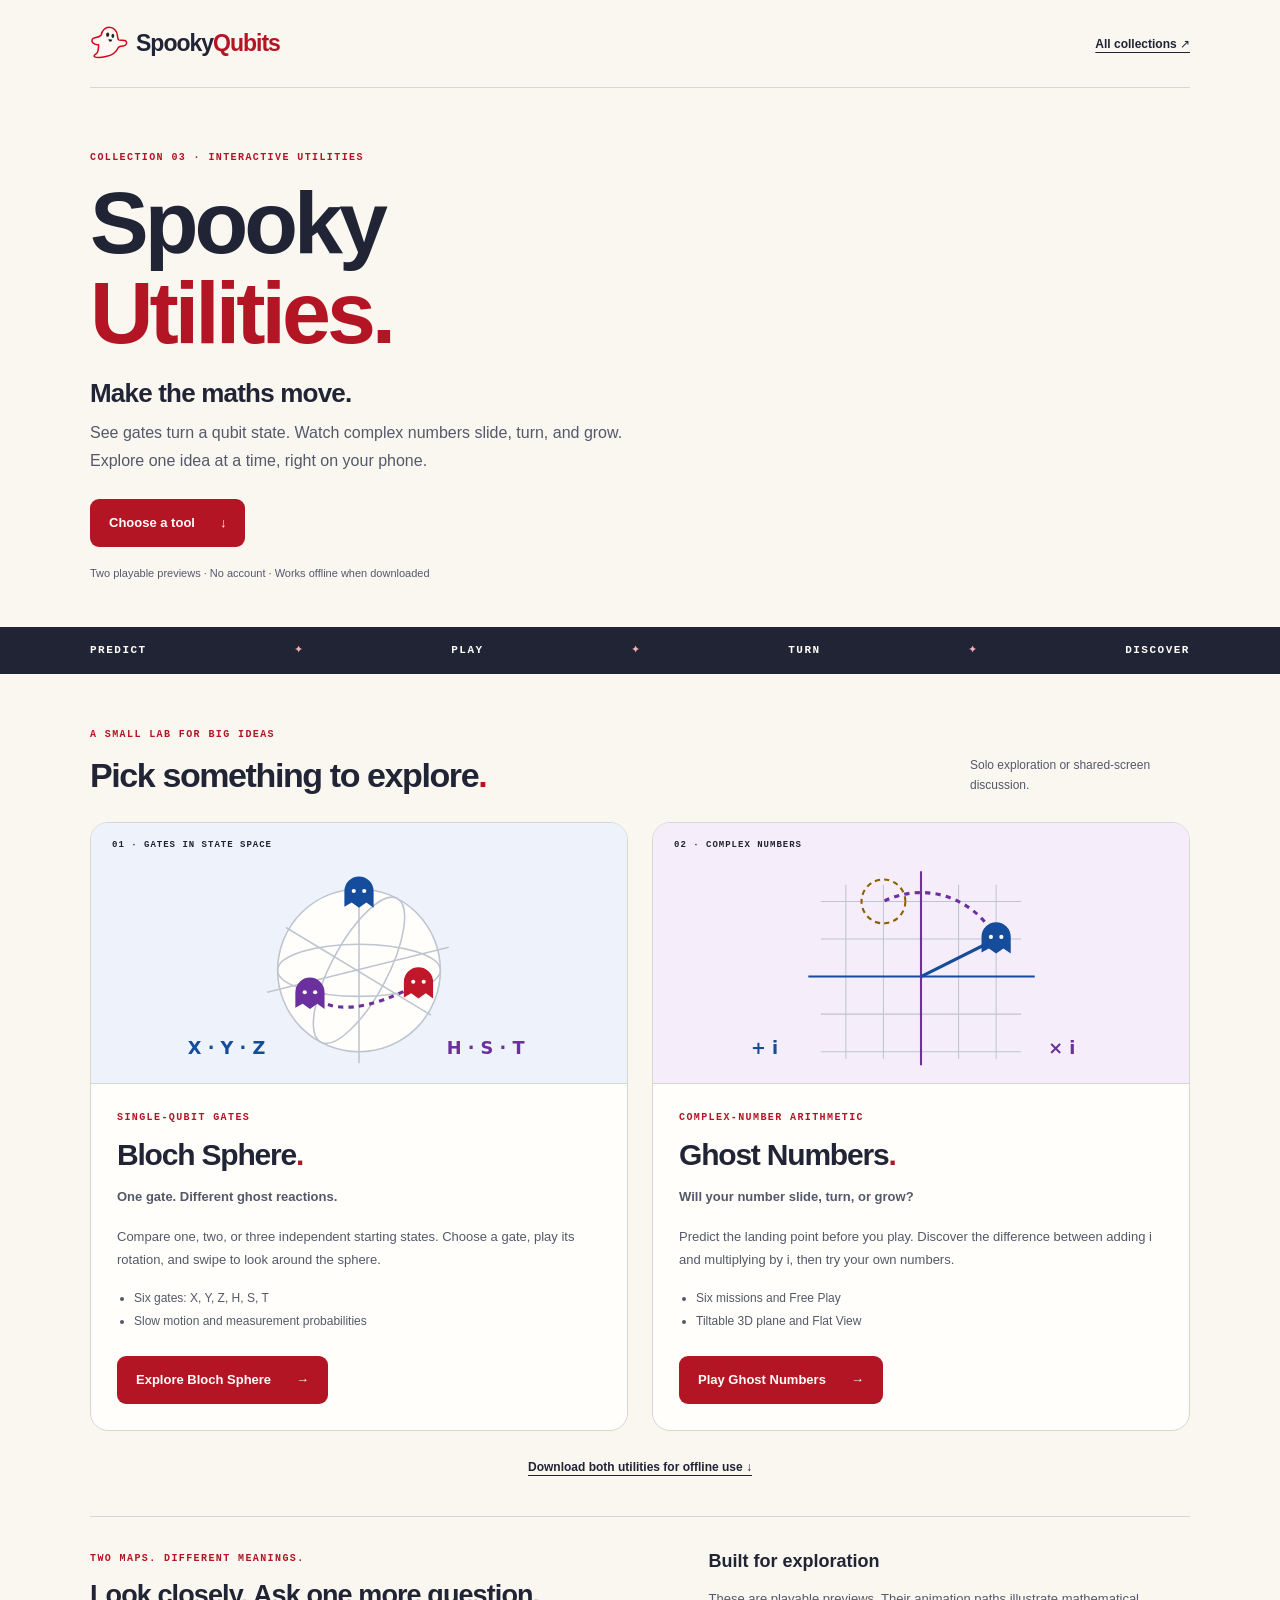
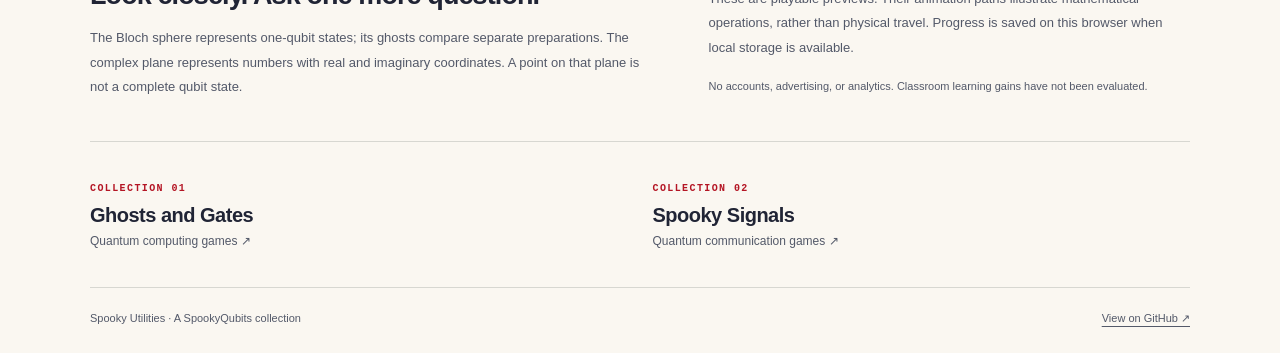
==== index.html @ 42464c3d "Add Spooky Utilities with Bloch Sphere and Ghost Numbers" ====
<!doctype html>
<html lang="en">
<head>
  <meta charset="utf-8">
  <meta name="viewport" content="width=device-width,initial-scale=1">
  <meta name="theme-color" content="#b41524">
  <meta name="description" content="Spooky Utilities: explore single-qubit gates on a Bloch sphere and discover complex numbers through visual prediction games. A SpookyQubits collection made for phones.">
  <title>Spooky Utilities · SpookyQubits</title>
  <link rel="icon" href="assets/ghost.svg" type="image/svg+xml">
  <link rel="stylesheet" href="utilities.css">
</head>
<body>
  <a class="skip" href="#main">Skip to content</a>
  <header class="masthead wrap">
    <a class="brand" href="./"><img src="assets/ghost.svg" width="39" height="39" alt="">Spooky<span>Qubits</span></a>
    <a class="back" href="https://spookyqubits.github.io/Ghosts_and_Gates/#collections">All collections ↗</a>
  </header>
  <main id="main">
    <section class="intro wrap">
      <p class="eyebrow">COLLECTION 03 · INTERACTIVE UTILITIES</p>
      <h1>Spooky<br><em>Utilities.</em></h1>
      <p class="lede">Make the maths move.</p>
      <p class="intro-copy">See gates turn a qubit state. Watch complex numbers slide, turn, and grow. Explore one idea at a time, right on your phone.</p>
      <a class="button primary" href="#tools">Choose a tool <span aria-hidden="true">↓</span></a>
      <p class="small">Two playable previews · No account · Works offline when downloaded</p>
    </section>
    <div class="band"><div class="wrap">PREDICT <span aria-hidden="true">✦</span> PLAY <span aria-hidden="true">✦</span> TURN <span aria-hidden="true">✦</span> DISCOVER</div></div>
    <section class="tools wrap" id="tools" aria-labelledby="tools-title">
      <div class="section-heading"><div><p class="eyebrow">A SMALL LAB FOR BIG IDEAS</p><h2 id="tools-title">Pick something to explore<span>.</span></h2></div><p>Solo exploration or shared-screen discussion.</p></div>
      <div class="tool-grid">
        <article class="tool-card">
          <div class="tool-art sphere-art" aria-hidden="true">
            <span class="art-label">01 · GATES IN STATE SPACE</span>
            <svg viewBox="0 0 400 230" fill="none">
              <circle cx="200" cy="122" r="78" fill="#fffefa" stroke="#bec5d1" stroke-width="1.5"/>
              <ellipse cx="200" cy="122" rx="78" ry="25" stroke="#bec5d1" stroke-width="1.5"/>
              <ellipse cx="200" cy="122" rx="27" ry="78" transform="rotate(28 200 122)" stroke="#bec5d1" stroke-width="1.5"/>
              <path d="M200 34V211M112 143L286 100M130 81L269 165" stroke="#bec5d1" stroke-width="1.5"/>
              <path d="M153 145Q185 174 257 135" stroke="#6c2f9e" stroke-width="3" stroke-dasharray="5 5"/>
              <g transform="translate(200 48)"><path d="M-14 13V-2a14 14 0 0 1 28 0v16l-7-5-7 5-7-5Z" fill="#154c9c"/><circle cx="-5" cy="-2" r="2" fill="#fffefa"/><circle cx="5" cy="-2" r="2" fill="#fffefa"/></g>
              <g transform="translate(153 145)"><path d="M-14 13V-2a14 14 0 0 1 28 0v16l-7-5-7 5-7-5Z" fill="#6c2f9e"/><circle cx="-5" cy="-2" r="2" fill="#fffefa"/><circle cx="5" cy="-2" r="2" fill="#fffefa"/></g>
              <g transform="translate(257 135)"><path d="M-14 13V-2a14 14 0 0 1 28 0v16l-7-5-7 5-7-5Z" fill="#c0182a"/><circle cx="-5" cy="-2" r="2" fill="#fffefa"/><circle cx="5" cy="-2" r="2" fill="#fffefa"/></g>
              <text x="36" y="202" fill="#154c9c" font-family="system-ui,sans-serif" font-size="17" font-weight="700">X · Y · Z</text><text x="284" y="202" fill="#6c2f9e" font-family="system-ui,sans-serif" font-size="17" font-weight="700">H · S · T</text>
            </svg>
          </div>
          <div class="tool-body"><p class="eyebrow">SINGLE-QUBIT GATES</p><h3>Bloch Sphere<span>.</span></h3><p class="question">One gate. Different ghost reactions.</p><p>Compare one, two, or three independent starting states. Choose a gate, play its rotation, and swipe to look around the sphere.</p><ul class="features"><li>Six gates: X, Y, Z, H, S, T</li><li>Slow motion and measurement probabilities</li></ul><a class="button primary" href="games/bloch-sphere/">Explore Bloch Sphere <span aria-hidden="true">→</span></a></div>
        </article>
        <article class="tool-card">
          <div class="tool-art numbers-art" aria-hidden="true">
            <span class="art-label">02 · COMPLEX NUMBERS</span>
            <svg viewBox="0 0 400 230" fill="none">
              <path d="M104 56H296M104 92H296M104 128H296M104 164H296M104 200H296M128 40V207M164 40V207M200 40V207M236 40V207M272 40V207" stroke="#bec5d1" stroke-width="1"/>
              <path d="M92 128H309" stroke="#154c9c" stroke-width="2"/><path d="M200 213V27" stroke="#6c2f9e" stroke-width="2"/>
              <path d="M200 128L272 92" stroke="#154c9c" stroke-width="3"/><path d="M272 92A80.5 80.5 0 0 0 164 56" stroke="#6c2f9e" stroke-width="3" stroke-dasharray="5 5"/>
              <circle cx="164" cy="56" r="21" stroke="#8c6000" stroke-width="2" stroke-dasharray="5 4"/>
              <g transform="translate(272 92)"><path d="M-14 13V-2a14 14 0 0 1 28 0v16l-7-5-7 5-7-5Z" fill="#154c9c"/><circle cx="-5" cy="-2" r="2" fill="#fffefa"/><circle cx="5" cy="-2" r="2" fill="#fffefa"/></g>
              <text x="37" y="202" fill="#154c9c" font-family="system-ui,sans-serif" font-size="17" font-weight="700">+ i</text><text x="322" y="202" fill="#6c2f9e" font-family="system-ui,sans-serif" font-size="17" font-weight="700">× i</text>
            </svg>
          </div>
          <div class="tool-body"><p class="eyebrow">COMPLEX-NUMBER ARITHMETIC</p><h3>Ghost Numbers<span>.</span></h3><p class="question">Will your number slide, turn, or grow?</p><p>Predict the landing point before you play. Discover the difference between adding i and multiplying by i, then try your own numbers.</p><ul class="features"><li>Six missions and Free Play</li><li>Tiltable 3D plane and Flat View</li></ul><a class="button primary" href="games/ghost-numbers/">Play Ghost Numbers <span aria-hidden="true">→</span></a></div>
        </article>
      </div>
      <p class="download"><a href="downloads/spooky-utilities-offline.zip" download>Download both utilities for offline use ↓</a></p>
    </section>
    <section class="notes wrap" aria-label="About the utilities"><div><p class="eyebrow">TWO MAPS. DIFFERENT MEANINGS.</p><h2>Look closely. Ask one more question.</h2><p>The Bloch sphere represents one-qubit states; its ghosts compare separate preparations. The complex plane represents numbers with real and imaginary coordinates. A point on that plane is not a complete qubit state.</p></div><div><h3>Built for exploration</h3><p>These are playable previews. Their animation paths illustrate mathematical operations, rather than physical travel. Progress is saved on this browser when local storage is available.</p><p class="small">No accounts, advertising, or analytics. Classroom learning gains have not been evaluated.</p></div></section>
    <nav class="collections wrap" aria-label="Other SpookyQubits collections"><a href="https://spookyqubits.github.io/Ghosts_and_Gates/"><span class="eyebrow">COLLECTION 01</span><strong>Ghosts and Gates</strong><span>Quantum computing games ↗</span></a><a href="https://spookyqubits.github.io/SpookySignals/"><span class="eyebrow">COLLECTION 02</span><strong>Spooky Signals</strong><span>Quantum communication games ↗</span></a></nav>
  </main>
  <footer class="footer wrap"><span>Spooky Utilities · A SpookyQubits collection</span><a href="https://github.com/spookyqubits/Spooky-Utilities">View on GitHub ↗</a></footer>
</body>
</html>
---- utilities.css ----
:root{color-scheme:light;--paper:#faf7f1;--white:#fffefa;--ink:#202435;--muted:#535969;--line:#d7d7d1;--red:#b41524;--blue:#154c9c;--purple:#6c2f9e;font-family:"Avenir Next",Avenir,"Segoe UI",sans-serif;color:var(--ink);background:var(--paper);font-synthesis:none;scroll-behavior:smooth}
*{box-sizing:border-box}body{margin:0}img,svg{max-width:100%}a{color:inherit}a:focus-visible{outline:3px solid var(--blue);outline-offset:5px}.wrap{width:min(1100px,calc(100% - 64px));margin-inline:auto}.skip{position:absolute;top:-80px;left:16px;padding:12px;background:var(--ink);color:var(--white);z-index:5}.skip:focus{top:10px}.masthead{display:flex;justify-content:space-between;align-items:center;gap:20px;min-height:88px;border-bottom:1px solid var(--line)}.brand{display:flex;align-items:center;gap:7px;text-decoration:none;font-size:23px;font-weight:850;letter-spacing:-1px}.brand span{color:var(--red);margin-left:-7px}.back{font-size:12px;font-weight:700;text-underline-offset:4px}.intro{padding-block:62px 44px;position:relative}.eyebrow{font:750 10px/1.6 ui-monospace,monospace;letter-spacing:1.4px;color:var(--red);margin:0 0 12px}.intro h1{font-size:clamp(58px,7.4vw,88px);line-height:1.02;letter-spacing:-4px;margin:0 0 20px;font-weight:850}.intro h1 em{font-style:normal;color:var(--red)}.lede{font-size:26px;font-weight:750;letter-spacing:-.8px;margin:0 0 10px}.intro-copy{font-size:16px;line-height:1.8;max-width:580px;color:var(--muted);margin:0 0 23px}.button{display:inline-flex;justify-content:center;align-items:center;gap:25px;text-decoration:none;border-radius:9px;padding:13px 19px;min-height:48px;font-size:13px;font-weight:750;line-height:1.5}.primary{background:var(--red);color:var(--white)}.primary:hover{background:#8f101d}.small{font-size:11px;line-height:1.75;color:var(--muted)}.intro .small{margin:17px 0 0}.band{background:var(--ink);color:var(--white);padding-block:15px}.band .wrap{display:flex;justify-content:space-between;gap:12px;font:650 11px/1.5 ui-monospace,monospace;letter-spacing:1.5px}.band span{color:#f5b0b8}.tools{padding-block:53px 37px;scroll-margin-top:20px}.section-heading{display:flex;align-items:flex-end;justify-content:space-between;gap:25px;margin-bottom:26px}h2{font-size:34px;letter-spacing:-1.4px;line-height:1.2;margin:0}h2 span,h3 span{color:var(--red)}.section-heading>p{font-size:12px;line-height:1.7;color:var(--muted);max-width:220px;margin:0}.tool-grid{display:grid;grid-template-columns:1fr 1fr;gap:24px}.tool-card{display:flex;flex-direction:column;overflow:hidden;background:var(--white);border:1px solid var(--line);border-radius:18px}.tool-art{position:relative;border-bottom:1px solid var(--line);padding-top:20px}.tool-art svg{display:block;width:100%;height:auto;max-height:240px}.sphere-art{background:#eef3fb}.numbers-art{background:#f5eefa}.art-label{position:absolute;top:16px;left:21px;font:700 9px/1.5 ui-monospace,monospace;letter-spacing:1px;color:var(--ink)}.tool-body{display:flex;flex-direction:column;align-items:flex-start;flex:1;padding:26px}.tool-body h3{font-size:30px;line-height:1.15;letter-spacing:-1.2px;margin:0 0 13px}.tool-body .question{font-size:14px;font-weight:750;color:var(--ink);margin:0 0 8px}.tool-body p:not(.eyebrow){font-size:13px;line-height:1.8;color:var(--muted);margin:0 0 16px}.tool-body .features{font-size:12px;line-height:1.9;color:var(--muted);padding-left:17px;margin:0 0 23px}.tool-body .button{margin-top:auto}.download{text-align:center;font-size:12px;margin:26px 0 0;line-height:1.8}.download a{font-weight:700;text-underline-offset:4px}.notes{display:grid;grid-template-columns:1.15fr 1fr;gap:65px;padding-block:34px 41px;border-block:1px solid var(--line)}.notes h2{font-size:27px;letter-spacing:-.9px}.notes h3{font-size:18px;margin:0 0 15px}.notes p:not(.eyebrow){font-size:13px;line-height:1.9;color:var(--muted);margin:15px 0 0}.notes p.small{font-size:11px}.collections{display:grid;grid-template-columns:1fr 1fr;gap:25px;padding-block:35px}.collections a{text-decoration:none;padding:4px 0;display:flex;flex-direction:column;gap:7px}.collections .eyebrow{margin:0}.collections strong{font-size:20px;letter-spacing:-.5px}.collections a>span:last-child{font-size:12px;color:var(--muted)}.collections a:hover strong,.footer a:hover{color:var(--red)}.footer{border-top:1px solid var(--line);display:flex;justify-content:space-between;gap:20px;flex-wrap:wrap;padding-block:24px 28px;font-size:11px;color:var(--muted)}.footer a{text-underline-offset:4px}
@media(max-width:650px){.wrap{width:calc(100% - 36px)}.masthead{min-height:76px;gap:12px}.brand{font-size:20px}.brand img{width:33px;height:33px}.back{font-size:11px}.intro{padding-block:37px 32px}.intro h1{font-size:66px;letter-spacing:-3.5px}.lede{font-size:23px}.intro-copy{font-size:14px}.band .wrap{font-size:9px;letter-spacing:.4px;gap:5px}.section-heading{display:block}.section-heading>p{max-width:none;margin-top:14px}h2{font-size:29px}.tools{padding-top:37px}.tool-grid{grid-template-columns:1fr;gap:24px}.tool-art svg{max-height:220px}.tool-body{padding:24px}.tool-body .button{width:100%;gap:15px}.notes{grid-template-columns:1fr;gap:28px;padding-block:30px}.collections{grid-template-columns:1fr;gap:24px}.small{font-size:11px}.intro .small{max-width:270px}}
@media(prefers-reduced-motion:reduce){:root{scroll-behavior:auto}}
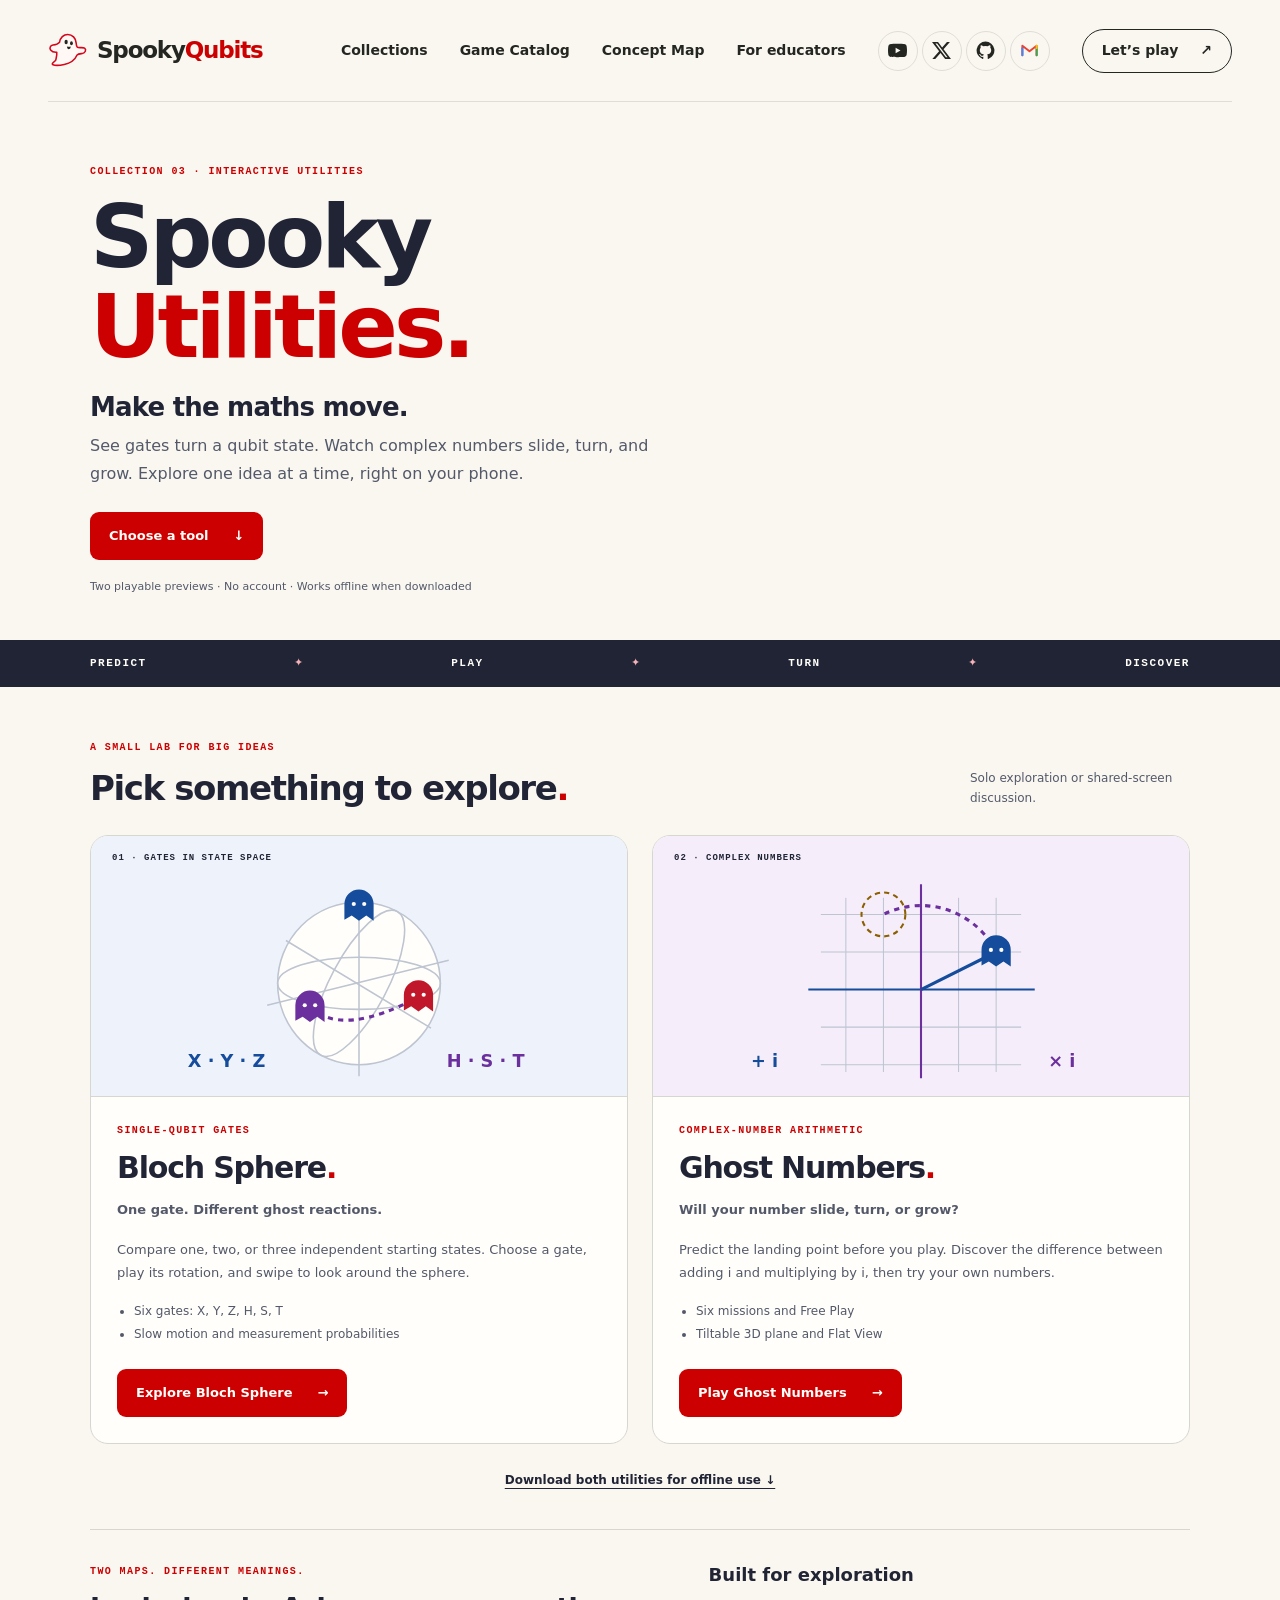
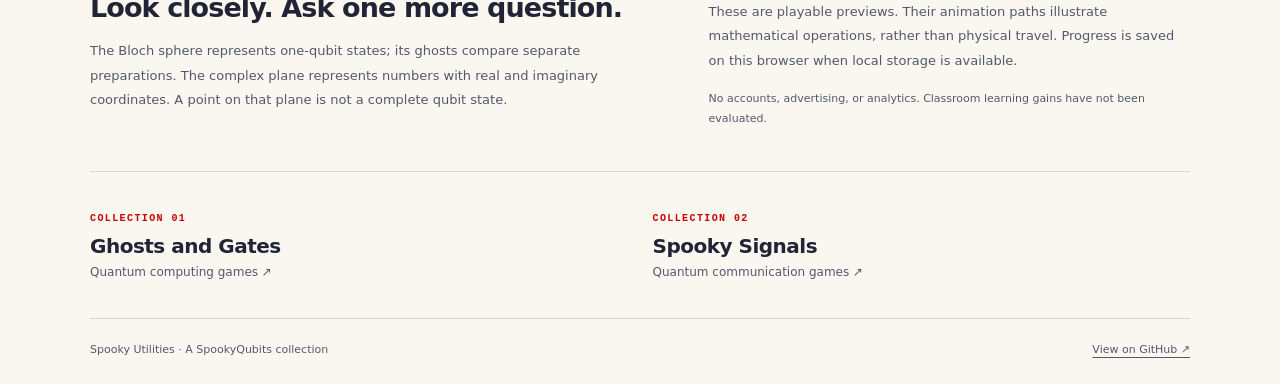
==== commit bdae4b1d: "Share the SpookyQubits header across non-game pages" ====
--- a/index.html
+++ b/index.html
@@ -8,12 +8,96 @@
   <title>Spooky Utilities · SpookyQubits</title>
   <link rel="icon" href="assets/ghost.svg" type="image/svg+xml">
   <link rel="stylesheet" href="utilities.css">
+<style>
+.sq-site-header {
+  box-sizing: border-box;
+  display: flex;
+  align-items: center;
+  justify-content: space-between;
+  width: min(1220px, calc(100% - 96px));
+  max-width: none;
+  min-height: 102px;
+  margin: 0 auto;
+  padding: 0;
+  border-bottom: 1px solid #dfded6;
+  color: #242622;
+  font: 650 14px/1.25 "Avenir Next", Avenir, "Segoe UI", system-ui, sans-serif;
+}
+.sq-site-header nav {
+  display: flex;
+  align-items: center;
+  gap: 32px;
+  margin: 0;
+}
+.sq-site-header a {
+  box-sizing: border-box;
+  display: inline-flex;
+  align-items: center;
+  min-height: 44px;
+  padding: 0;
+  color: inherit;
+  text-decoration: none;
+  white-space: nowrap;
+}
+.sq-site-header a:hover { color: #cc0000; }
+.sq-site-header a:focus-visible { outline: 3px solid #1363c4; outline-offset: 5px; }
+.sq-site-header .sq-brand { gap: 9px; font-size: 23px; font-weight: 850; letter-spacing: -1.2px; }
+.sq-site-header .sq-brand svg { display: block; width: 40px; height: 40px; }
+.sq-site-header .sq-brand-red { color: #cc0000; }
+.sq-site-header .sq-social-links { display: inline-flex; align-items: center; gap: 4px; }
+.sq-site-header .sq-social-links a {
+  justify-content: center;
+  width: 40px;
+  min-height: 40px;
+  border: 1px solid #dfded6;
+  border-radius: 50%;
+}
+.sq-site-header .sq-social-links a:hover { border-color: #cc0000; background: #fffefa; }
+.sq-site-header .sq-social-links svg { display: block; width: 19px; height: 19px; fill: currentColor; }
+.sq-site-header .sq-nav-cta {
+  gap: 22px;
+  padding: 10px 19px;
+  border: 1px solid #242622;
+  border-radius: 999px;
+}
+.sq-site-header .sq-nav-cta:hover { background: #242622; color: white; }
+@media (max-width: 1120px) {
+  .sq-site-header { flex-wrap: wrap; gap: 8px; padding-block: 12px; }
+  .sq-site-header nav { flex-wrap: wrap; justify-content: flex-end; gap: 0 14px; margin-left: auto; }
+}
+@media (max-width: 800px) {
+  .sq-site-header { width: calc(100% - 40px); min-height: 78px; }
+  .sq-site-header .sq-brand { font-size: 20px; }
+}
+@media (max-width: 560px) {
+  .sq-site-header { width: calc(100% - 36px); min-height: 73px; }
+  .sq-site-header nav { justify-content: flex-start; gap: 0 10px; margin-left: 0; font-size: 12px; }
+  .sq-site-header .sq-brand { gap: 6px; font-size: 19px; }
+  .sq-site-header .sq-brand svg { width: 33px; height: 33px; }
+  .sq-site-header .sq-social-links { gap: 2px; }
+  .sq-site-header .sq-social-links a { width: 36px; min-height: 36px; }
+  .sq-site-header .sq-social-links svg { width: 17px; height: 17px; }
+  .sq-site-header .sq-nav-cta { padding: 8px 10px; gap: 6px; }
+}
+.sq-document-page { margin: 0; background: #faf7f1; }
+@media print {
+  .sq-site-header { display: none !important; }
+  .sq-document-page { background: white; }
+}
+</style>
 </head>
 <body>
   <a class="skip" href="#main">Skip to content</a>
-  <header class="masthead wrap">
-    <a class="brand" href="./"><img src="assets/ghost.svg" width="39" height="39" alt="">Spooky<span>Qubits</span></a>
-    <a class="back" href="https://spookyqubits.github.io/Ghosts_and_Gates/#collections">All collections ↗</a>
+  <header class="sq-site-header">
+    <a class="sq-brand" href="https://spookyqubits.com/" aria-label="SpookyQubits home"><svg aria-hidden="true" xmlns="http://www.w3.org/2000/svg" viewBox="0 0 64 64"><path d="M18.5 18C19.5 10.5 25 5.5 31.5 5.5C39 5.5 44.5 11.5 45 19C45.2 22.5 45.5 25 47 26C50 27.5 55.5 25.5 58.5 27.5C62 30 59.5 35.5 55 36C51.5 36.5 48.5 36.5 46.5 38.5C43.5 45.5 36 51.5 26 53.5C19 55 12 55.5 8 54C5.5 53 7.5 50.5 10.5 48.5C12.5 47 13 45.5 13 44C14 40.5 14.3 37 14 34C11 34.2 6.5 33.5 4.2 30.5C2 27.5 3.5 23 8 22.5C12 22 16 21 18.5 18Z" fill="#fff8f4" stroke="#d3061c" stroke-width="2.5" stroke-linejoin="round"/><ellipse cx="29" cy="17.5" rx="2.6" ry="3.6" fill="#242622"/><ellipse cx="37.5" cy="19.5" rx="2.3" ry="3.3" fill="#242622"/><path d="M30.2 24.6Q33.4 25.8 36.6 24.9Q36 29.2 33 29Q30.6 28.6 30.2 24.6Z" fill="#242622"/></svg><span>Spooky<span class="sq-brand-red">Qubits</span></span></a>
+    <nav aria-label="Main navigation">
+      <a href="https://spookyqubits.com/#collections">Collections</a>
+      <a href="https://spookyqubits.com/game-catalog.html">Game Catalog</a>
+      <a href="https://spookyqubits.com/concepts.html">Concept Map</a>
+      <a href="https://spookyqubits.com/#classroom">For educators</a>
+      <span class="sq-social-links" aria-label="Connect"><a href="https://www.youtube.com/@SpookyQubits" aria-label="YouTube" target="_blank" rel="noopener noreferrer"><svg viewBox="0 0 24 24" aria-hidden="true"><path d="M23.5 6.2a3 3 0 0 0-2.1-2.1C19.5 3.6 12 3.6 12 3.6s-7.5 0-9.4.5A3 3 0 0 0 .5 6.2 31.3 31.3 0 0 0 0 12c0 1.9.2 3.9.5 5.8a3 3 0 0 0 2.1 2.1c1.9.5 9.4.5 9.4.5s7.5 0 9.4-.5a3 3 0 0 0 2.1-2.1c.3-1.9.5-3.9.5-5.8s-.2-3.9-.5-5.8ZM9.6 15.6V8.4l6.2 3.6-6.2 3.6Z"/></svg></a><a href="https://x.com/SpookyQubits" aria-label="X" target="_blank" rel="noopener noreferrer"><svg viewBox="0 0 24 24" aria-hidden="true"><path d="M18.9 1.2h3.7l-8 9.2L24 22.8h-7.4l-5.8-7.6-6.7 7.6H.4l8.6-9.9L0 1.2h7.6l5.2 6.9 6.1-6.9Zm-1.3 19.4h2L6.5 3.2H4.3l13.3 17.4Z"/></svg></a><a href="https://github.com/spookyqubits" aria-label="GitHub" title="GitHub" target="_blank" rel="noopener noreferrer"><svg viewBox="0 0 24 24" aria-hidden="true"><path d="M12 .75a11.25 11.25 0 0 0-3.56 21.92c.56.1.77-.24.77-.54v-2.1c-3.13.68-3.79-1.33-3.79-1.33-.51-1.3-1.25-1.64-1.25-1.64-1.02-.7.08-.69.08-.69 1.13.08 1.73 1.16 1.73 1.16 1 1.72 2.63 1.22 3.27.93.1-.72.39-1.22.7-1.5-2.5-.28-5.13-1.25-5.13-5.56 0-1.23.44-2.24 1.16-3.03-.12-.28-.5-1.43.11-2.98 0 0 .95-.3 3.1 1.16a10.8 10.8 0 0 1 5.64 0c2.15-1.46 3.09-1.16 3.09-1.16.62 1.55.23 2.7.11 2.98.72.79 1.16 1.8 1.16 3.03 0 4.32-2.64 5.27-5.15 5.55.4.35.76 1.03.76 2.08v3.1c0 .3.21.65.78.54A11.25 11.25 0 0 0 12 .75Z"/></svg></a><a href="mailto:spookyqubits@gmail.com" aria-label="Contact us by email" title="Contact us"><svg viewBox="0 0 24 24" aria-hidden="true"><path d="M3 18V6l9 7 9-7v12" fill="none" stroke="#ea4335" stroke-width="2.5" stroke-linecap="round" stroke-linejoin="round"/><path d="M3 9v9" fill="none" stroke="#4285f4" stroke-width="2.5" stroke-linecap="round"/><path d="M21 9v9" fill="none" stroke="#34a853" stroke-width="2.5" stroke-linecap="round"/><path d="M21 6v3" fill="none" stroke="#fbbc04" stroke-width="2.5" stroke-linecap="round"/></svg></a></span>
+      <a class="sq-nav-cta" href="https://spookyqubits.com/#collections">Let’s play <span aria-hidden="true">↗</span></a>
+    </nav>
   </header>
   <main id="main">
     <section class="intro wrap">
--- a/utilities.css
+++ b/utilities.css
@@ -1,4 +1,4 @@
-:root{color-scheme:light;--paper:#faf7f1;--white:#fffefa;--ink:#202435;--muted:#535969;--line:#d7d7d1;--red:#b41524;--blue:#154c9c;--purple:#6c2f9e;font-family:"Avenir Next",Avenir,"Segoe UI",sans-serif;color:var(--ink);background:var(--paper);font-synthesis:none;scroll-behavior:smooth}
+:root{color-scheme:light;--paper:#faf7f1;--white:#fffefa;--ink:#202435;--muted:#535969;--line:#d7d7d1;--red:#cc0000;--blue:#154c9c;--purple:#6c2f9e;font-family: "Avenir Next", Avenir, "Segoe UI", system-ui, sans-serif;color:var(--ink);background:var(--paper);font-synthesis:none;scroll-behavior:smooth}
 *{box-sizing:border-box}body{margin:0}img,svg{max-width:100%}a{color:inherit}a:focus-visible{outline:3px solid var(--blue);outline-offset:5px}.wrap{width:min(1100px,calc(100% - 64px));margin-inline:auto}.skip{position:absolute;top:-80px;left:16px;padding:12px;background:var(--ink);color:var(--white);z-index:5}.skip:focus{top:10px}.masthead{display:flex;justify-content:space-between;align-items:center;gap:20px;min-height:88px;border-bottom:1px solid var(--line)}.brand{display:flex;align-items:center;gap:7px;text-decoration:none;font-size:23px;font-weight:850;letter-spacing:-1px}.brand span{color:var(--red);margin-left:-7px}.back{font-size:12px;font-weight:700;text-underline-offset:4px}.intro{padding-block:62px 44px;position:relative}.eyebrow{font:750 10px/1.6 ui-monospace,monospace;letter-spacing:1.4px;color:var(--red);margin:0 0 12px}.intro h1{font-size:clamp(58px,7.4vw,88px);line-height:1.02;letter-spacing:-4px;margin:0 0 20px;font-weight:850}.intro h1 em{font-style:normal;color:var(--red)}.lede{font-size:26px;font-weight:750;letter-spacing:-.8px;margin:0 0 10px}.intro-copy{font-size:16px;line-height:1.8;max-width:580px;color:var(--muted);margin:0 0 23px}.button{display:inline-flex;justify-content:center;align-items:center;gap:25px;text-decoration:none;border-radius:9px;padding:13px 19px;min-height:48px;font-size:13px;font-weight:750;line-height:1.5}.primary{background:var(--red);color:var(--white)}.primary:hover{background:#8f101d}.small{font-size:11px;line-height:1.75;color:var(--muted)}.intro .small{margin:17px 0 0}.band{background:var(--ink);color:var(--white);padding-block:15px}.band .wrap{display:flex;justify-content:space-between;gap:12px;font:650 11px/1.5 ui-monospace,monospace;letter-spacing:1.5px}.band span{color:#f5b0b8}.tools{padding-block:53px 37px;scroll-margin-top:20px}.section-heading{display:flex;align-items:flex-end;justify-content:space-between;gap:25px;margin-bottom:26px}h2{font-size:34px;letter-spacing:-1.4px;line-height:1.2;margin:0}h2 span,h3 span{color:var(--red)}.section-heading>p{font-size:12px;line-height:1.7;color:var(--muted);max-width:220px;margin:0}.tool-grid{display:grid;grid-template-columns:1fr 1fr;gap:24px}.tool-card{display:flex;flex-direction:column;overflow:hidden;background:var(--white);border:1px solid var(--line);border-radius:18px}.tool-art{position:relative;border-bottom:1px solid var(--line);padding-top:20px}.tool-art svg{display:block;width:100%;height:auto;max-height:240px}.sphere-art{background:#eef3fb}.numbers-art{background:#f5eefa}.art-label{position:absolute;top:16px;left:21px;font:700 9px/1.5 ui-monospace,monospace;letter-spacing:1px;color:var(--ink)}.tool-body{display:flex;flex-direction:column;align-items:flex-start;flex:1;padding:26px}.tool-body h3{font-size:30px;line-height:1.15;letter-spacing:-1.2px;margin:0 0 13px}.tool-body .question{font-size:14px;font-weight:750;color:var(--ink);margin:0 0 8px}.tool-body p:not(.eyebrow){font-size:13px;line-height:1.8;color:var(--muted);margin:0 0 16px}.tool-body .features{font-size:12px;line-height:1.9;color:var(--muted);padding-left:17px;margin:0 0 23px}.tool-body .button{margin-top:auto}.download{text-align:center;font-size:12px;margin:26px 0 0;line-height:1.8}.download a{font-weight:700;text-underline-offset:4px}.notes{display:grid;grid-template-columns:1.15fr 1fr;gap:65px;padding-block:34px 41px;border-block:1px solid var(--line)}.notes h2{font-size:27px;letter-spacing:-.9px}.notes h3{font-size:18px;margin:0 0 15px}.notes p:not(.eyebrow){font-size:13px;line-height:1.9;color:var(--muted);margin:15px 0 0}.notes p.small{font-size:11px}.collections{display:grid;grid-template-columns:1fr 1fr;gap:25px;padding-block:35px}.collections a{text-decoration:none;padding:4px 0;display:flex;flex-direction:column;gap:7px}.collections .eyebrow{margin:0}.collections strong{font-size:20px;letter-spacing:-.5px}.collections a>span:last-child{font-size:12px;color:var(--muted)}.collections a:hover strong,.footer a:hover{color:var(--red)}.footer{border-top:1px solid var(--line);display:flex;justify-content:space-between;gap:20px;flex-wrap:wrap;padding-block:24px 28px;font-size:11px;color:var(--muted)}.footer a{text-underline-offset:4px}
 @media(max-width:650px){.wrap{width:calc(100% - 36px)}.masthead{min-height:76px;gap:12px}.brand{font-size:20px}.brand img{width:33px;height:33px}.back{font-size:11px}.intro{padding-block:37px 32px}.intro h1{font-size:66px;letter-spacing:-3.5px}.lede{font-size:23px}.intro-copy{font-size:14px}.band .wrap{font-size:9px;letter-spacing:.4px;gap:5px}.section-heading{display:block}.section-heading>p{max-width:none;margin-top:14px}h2{font-size:29px}.tools{padding-top:37px}.tool-grid{grid-template-columns:1fr;gap:24px}.tool-art svg{max-height:220px}.tool-body{padding:24px}.tool-body .button{width:100%;gap:15px}.notes{grid-template-columns:1fr;gap:28px;padding-block:30px}.collections{grid-template-columns:1fr;gap:24px}.small{font-size:11px}.intro .small{max-width:270px}}
 @media(prefers-reduced-motion:reduce){:root{scroll-behavior:auto}}
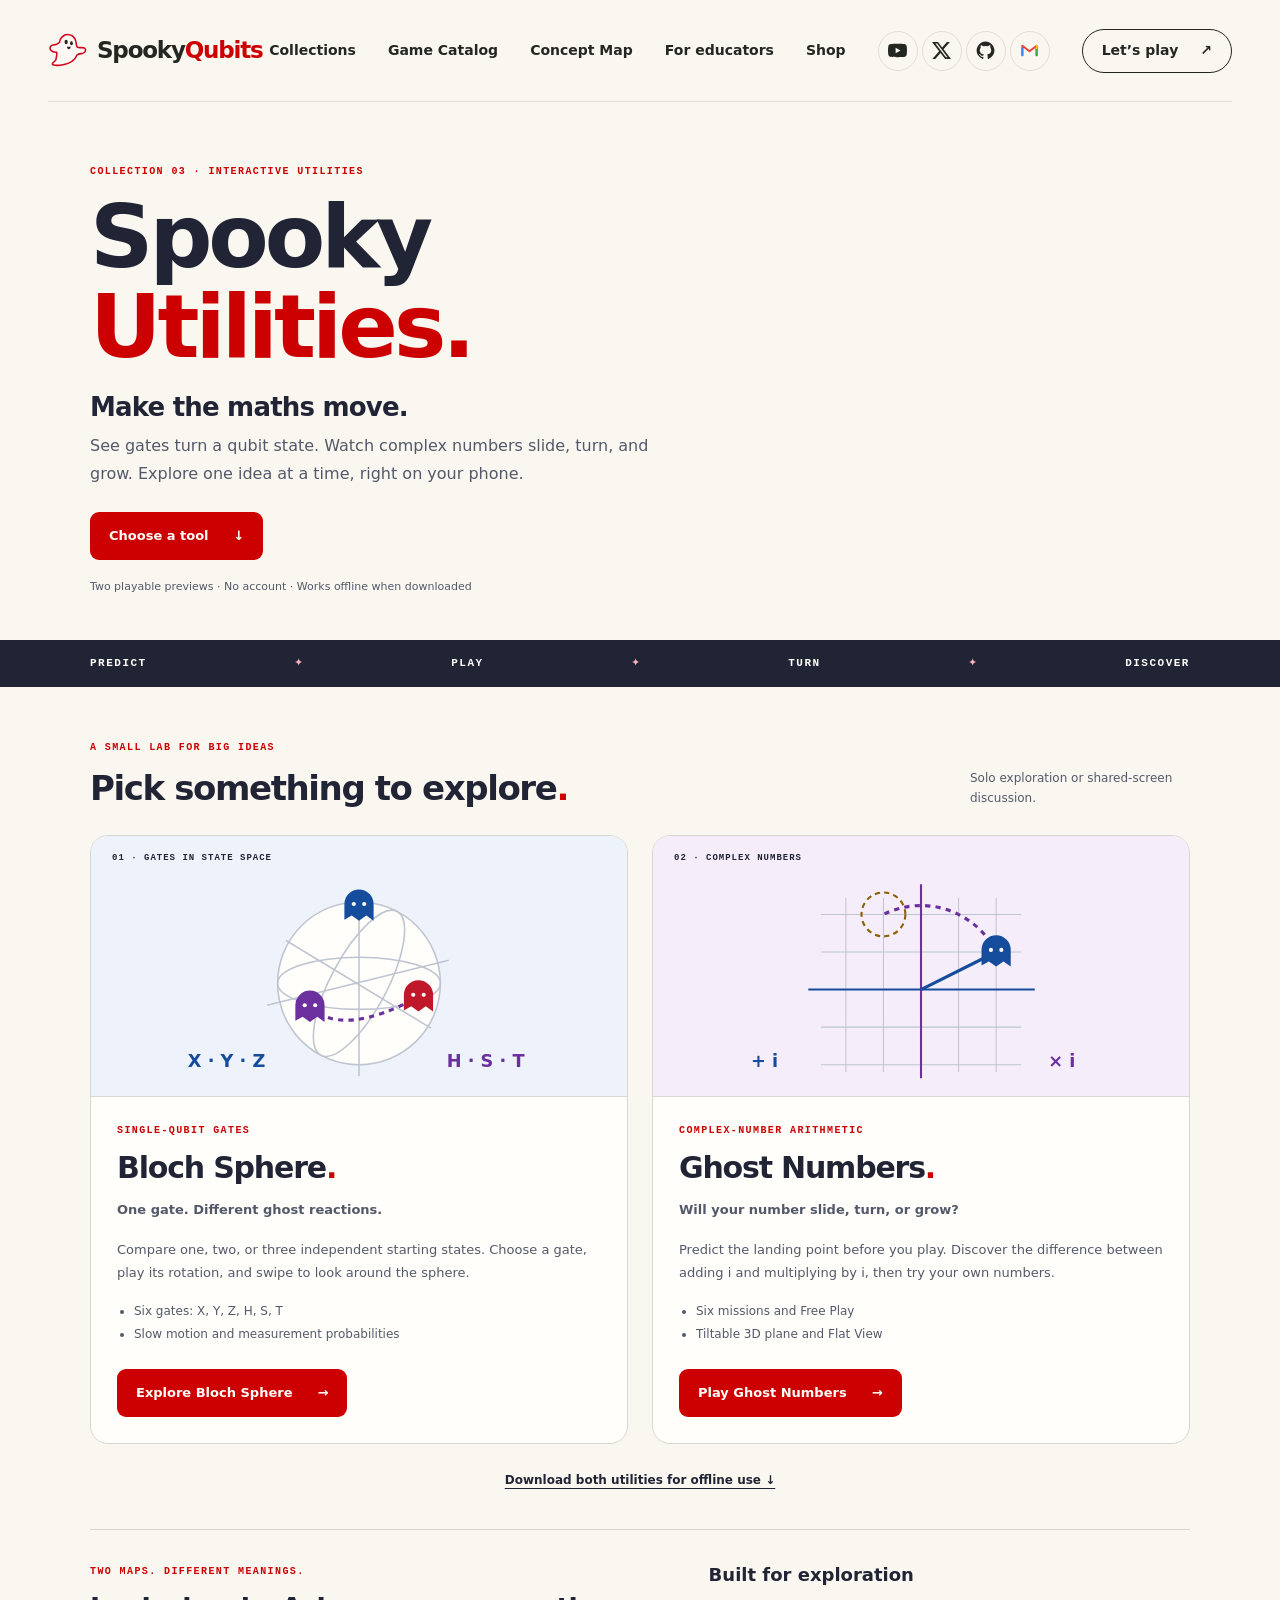
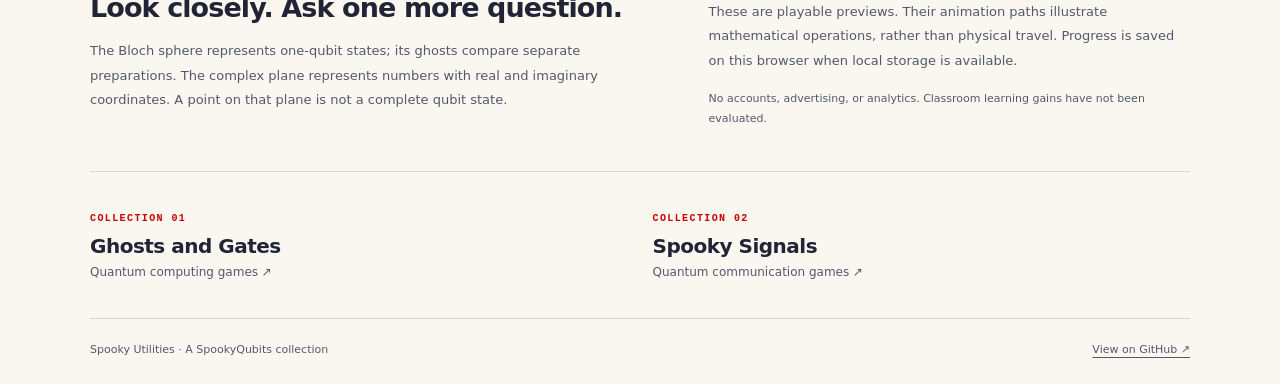
==== commit af9e0163: "Add Shop to the collection header" ====
--- a/index.html
+++ b/index.html
@@ -94,7 +94,8 @@
       <a href="https://spookyqubits.com/#collections">Collections</a>
       <a href="https://spookyqubits.com/game-catalog.html">Game Catalog</a>
       <a href="https://spookyqubits.com/concepts.html">Concept Map</a>
-      <a href="https://spookyqubits.com/#classroom">For educators</a>
+      <a href="https://spookyqubits.com/educators.html">For educators</a>
+      <a href="https://spookyqubits-shop.fourthwall.com/">Shop</a>
       <span class="sq-social-links" aria-label="Connect"><a href="https://www.youtube.com/@SpookyQubits" aria-label="YouTube" target="_blank" rel="noopener noreferrer"><svg viewBox="0 0 24 24" aria-hidden="true"><path d="M23.5 6.2a3 3 0 0 0-2.1-2.1C19.5 3.6 12 3.6 12 3.6s-7.5 0-9.4.5A3 3 0 0 0 .5 6.2 31.3 31.3 0 0 0 0 12c0 1.9.2 3.9.5 5.8a3 3 0 0 0 2.1 2.1c1.9.5 9.4.5 9.4.5s7.5 0 9.4-.5a3 3 0 0 0 2.1-2.1c.3-1.9.5-3.9.5-5.8s-.2-3.9-.5-5.8ZM9.6 15.6V8.4l6.2 3.6-6.2 3.6Z"/></svg></a><a href="https://x.com/SpookyQubits" aria-label="X" target="_blank" rel="noopener noreferrer"><svg viewBox="0 0 24 24" aria-hidden="true"><path d="M18.9 1.2h3.7l-8 9.2L24 22.8h-7.4l-5.8-7.6-6.7 7.6H.4l8.6-9.9L0 1.2h7.6l5.2 6.9 6.1-6.9Zm-1.3 19.4h2L6.5 3.2H4.3l13.3 17.4Z"/></svg></a><a href="https://github.com/spookyqubits" aria-label="GitHub" title="GitHub" target="_blank" rel="noopener noreferrer"><svg viewBox="0 0 24 24" aria-hidden="true"><path d="M12 .75a11.25 11.25 0 0 0-3.56 21.92c.56.1.77-.24.77-.54v-2.1c-3.13.68-3.79-1.33-3.79-1.33-.51-1.3-1.25-1.64-1.25-1.64-1.02-.7.08-.69.08-.69 1.13.08 1.73 1.16 1.73 1.16 1 1.72 2.63 1.22 3.27.93.1-.72.39-1.22.7-1.5-2.5-.28-5.13-1.25-5.13-5.56 0-1.23.44-2.24 1.16-3.03-.12-.28-.5-1.43.11-2.98 0 0 .95-.3 3.1 1.16a10.8 10.8 0 0 1 5.64 0c2.15-1.46 3.09-1.16 3.09-1.16.62 1.55.23 2.7.11 2.98.72.79 1.16 1.8 1.16 3.03 0 4.32-2.64 5.27-5.15 5.55.4.35.76 1.03.76 2.08v3.1c0 .3.21.65.78.54A11.25 11.25 0 0 0 12 .75Z"/></svg></a><a href="mailto:spookyqubits@gmail.com" aria-label="Contact us by email" title="Contact us"><svg viewBox="0 0 24 24" aria-hidden="true"><path d="M3 18V6l9 7 9-7v12" fill="none" stroke="#ea4335" stroke-width="2.5" stroke-linecap="round" stroke-linejoin="round"/><path d="M3 9v9" fill="none" stroke="#4285f4" stroke-width="2.5" stroke-linecap="round"/><path d="M21 9v9" fill="none" stroke="#34a853" stroke-width="2.5" stroke-linecap="round"/><path d="M21 6v3" fill="none" stroke="#fbbc04" stroke-width="2.5" stroke-linecap="round"/></svg></a></span>
       <a class="sq-nav-cta" href="https://spookyqubits.com/#collections">Let’s play <span aria-hidden="true">↗</span></a>
     </nav>
